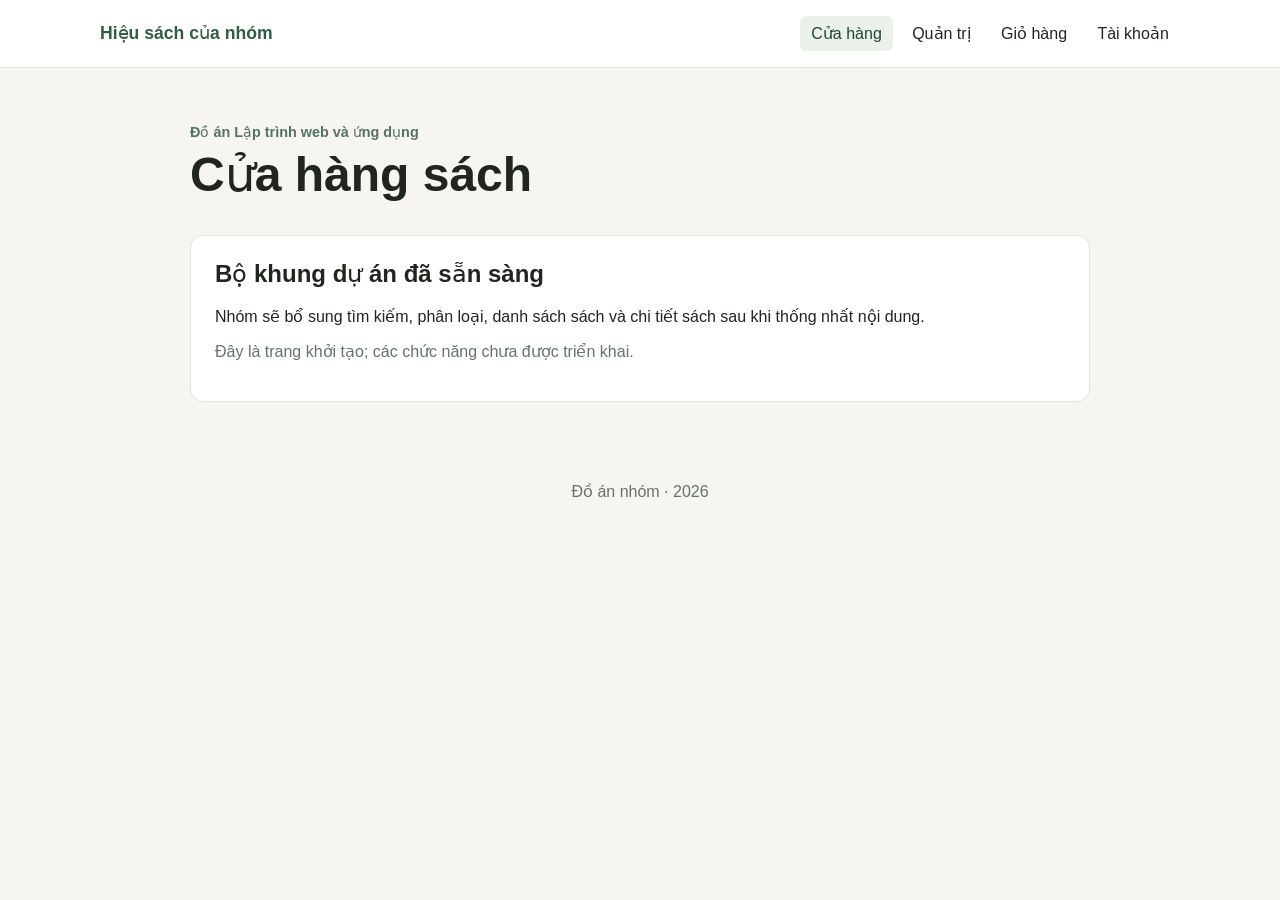
==== index.html @ b9d971a7 "Add initial project structure and basic HTML files for the bookstore website" ====
<!doctype html>
<html lang="vi">
<head>
  <meta charset="utf-8">
  <meta name="viewport" content="width=device-width, initial-scale=1">
  <title>Cửa hàng sách</title>
  <link rel="stylesheet" href="css/styles.css">
  <script src="js/app.js" defer></script>
</head>
<body>
  <header class="site-header">
    <a class="brand" href="index.html">Hiệu sách của nhóm</a>
    <nav aria-label="Điều hướng chính">
      <a href="index.html" aria-current="page">Cửa hàng</a>
      <a href="admin.html">Quản trị</a>
      <a href="cart.html">Giỏ hàng</a>
      <a href="account.html">Tài khoản</a>
    </nav>
  </header>
  <main class="page">
    <p class="eyebrow">Đồ án Lập trình web và ứng dụng</p>
    <h1>Cửa hàng sách</h1>
    <section class="panel" aria-labelledby="start-title">
      <h2 id="start-title">Bộ khung dự án đã sẵn sàng</h2>
      <p>Nhóm sẽ bổ sung tìm kiếm, phân loại, danh sách sách và chi tiết sách sau khi thống nhất nội dung.</p>
      <p class="muted">Đây là trang khởi tạo; các chức năng chưa được triển khai.</p>
    </section>
  </main>
  <footer class="site-footer">Đồ án nhóm · <span data-current-year></span></footer>
</body>
</html>
---- css/styles.css ----
:root {
  color-scheme: light;
  font-family: "Segoe UI", Arial, sans-serif;
  color: #20251f;
  background: #f6f5f0;
  font-synthesis: none;
  text-rendering: optimizeLegibility;
}

* {
  box-sizing: border-box;
}

body {
  min-width: 320px;
  min-height: 100vh;
  margin: 0;
}

a {
  color: inherit;
}

.site-header {
  display: flex;
  flex-wrap: wrap;
  align-items: center;
  justify-content: space-between;
  gap: 1rem;
  padding: 1rem max(1.25rem, calc((100% - 1080px) / 2));
  background: #fff;
  border-bottom: 1px solid #e5e3da;
}

.brand {
  color: #345b45;
  font-size: 1.1rem;
  font-weight: 700;
  text-decoration: none;
}

nav {
  display: flex;
  flex-wrap: wrap;
  gap: 0.5rem;
}

nav a {
  padding: 0.5rem 0.7rem;
  border-radius: 0.4rem;
  text-decoration: none;
}

nav a:hover,
nav a[aria-current="page"] {
  color: #234531;
  background: #eaf1eb;
}

.page {
  width: min(100% - 2rem, 900px);
  margin: 3.5rem auto;
}

.eyebrow {
  margin-bottom: 0.4rem;
  color: #557361;
  font-size: 0.9rem;
  font-weight: 600;
}

h1 {
  margin-top: 0;
  font-size: clamp(2rem, 5vw, 3rem);
}

.panel {
  padding: 1.5rem;
  border: 1px solid #e5e3da;
  border-radius: 0.8rem;
  background: #fff;
}

.panel h2 {
  margin-top: 0;
}

.muted {
  color: #68716b;
}

.site-footer {
  padding: 1.5rem;
  color: #68716b;
  text-align: center;
}
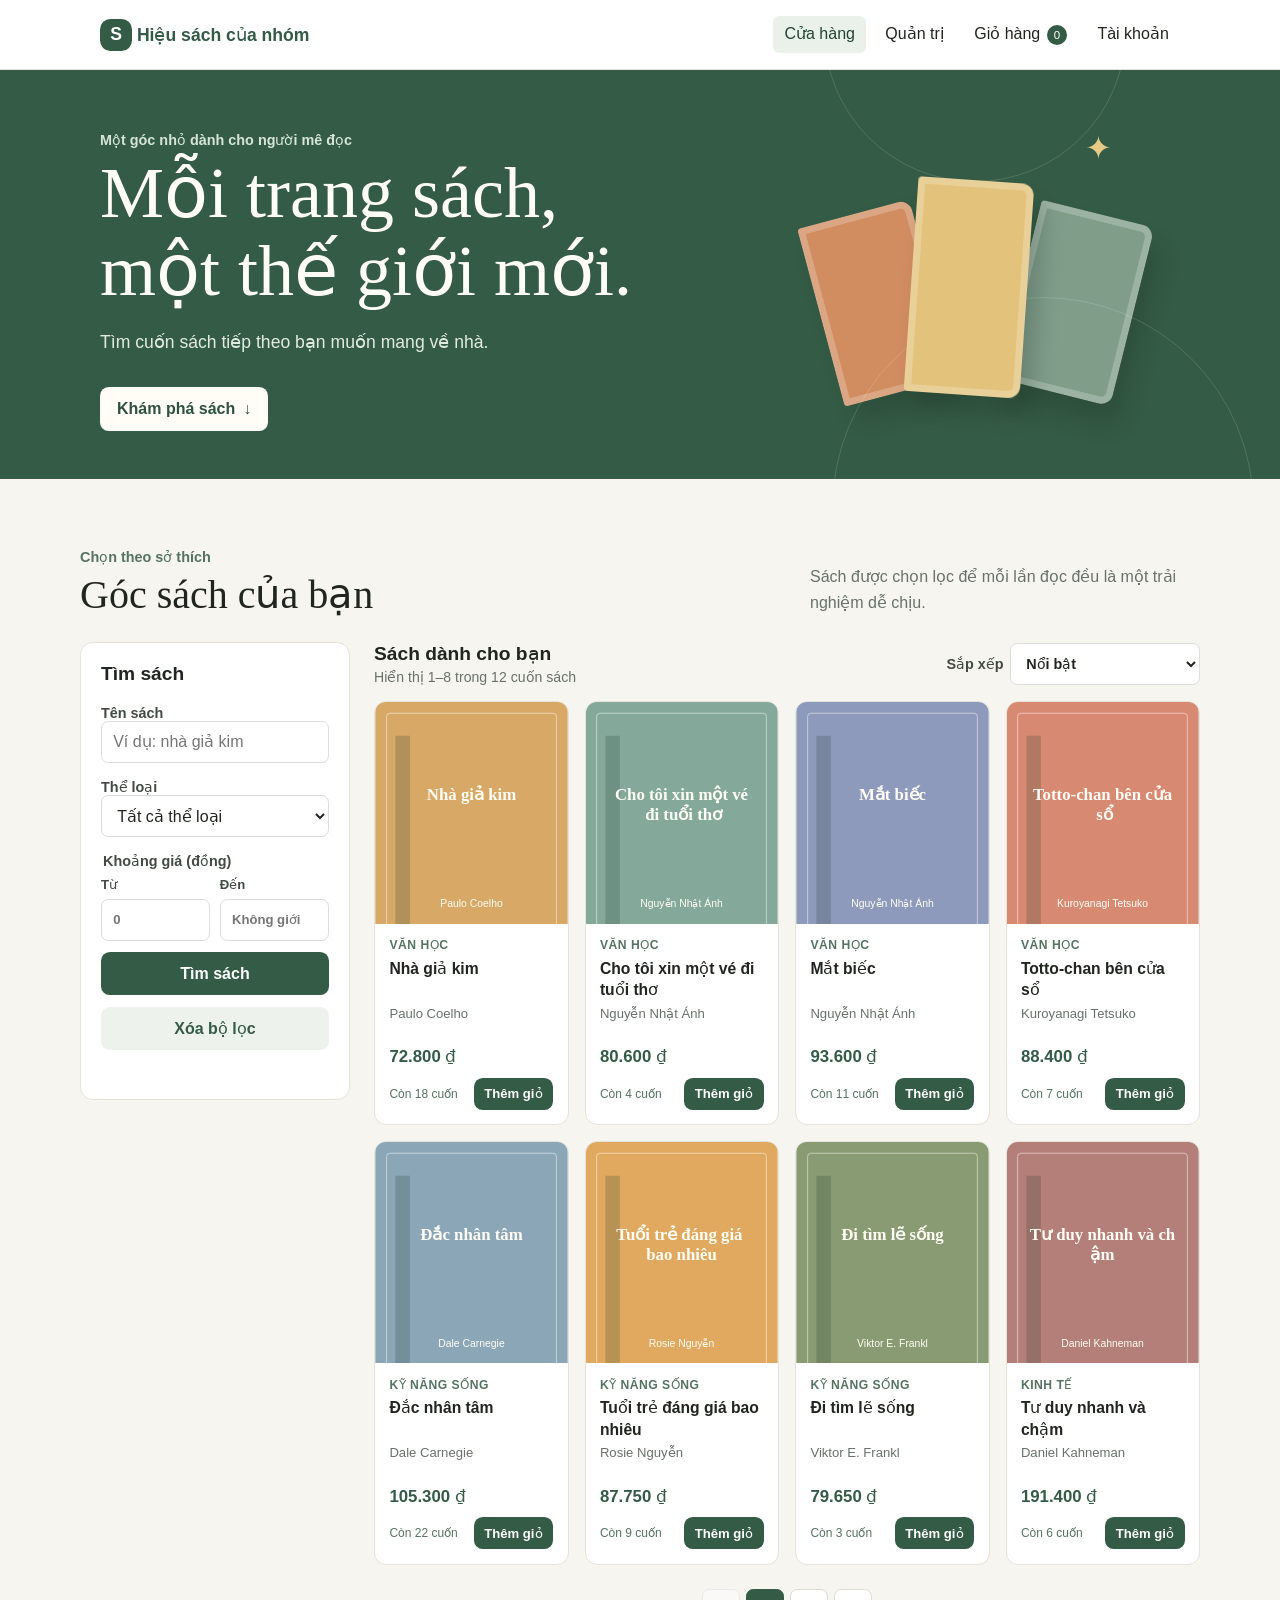
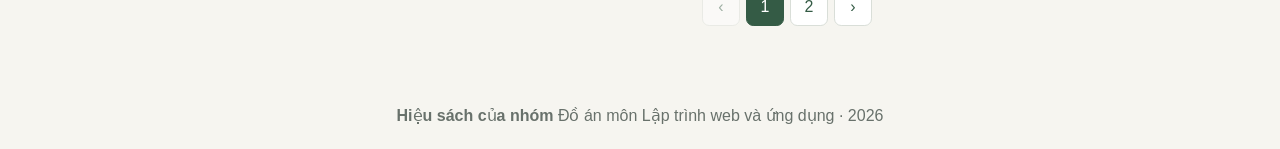
==== commit f608f9dc: "feat: Add bookstore data and storage management - Implemented initial data structure for categories " ====
--- a/index.html
+++ b/index.html
@@ -3,29 +3,111 @@
 <head>
   <meta charset="utf-8">
   <meta name="viewport" content="width=device-width, initial-scale=1">
-  <title>Cửa hàng sách</title>
+  <meta name="description" content="Khám phá sách hay, tìm theo thể loại và chọn cuốn sách phù hợp tại hiệu sách của nhóm.">
+  <title>Cửa hàng sách | Hiệu sách của nhóm</title>
   <link rel="stylesheet" href="css/styles.css">
+  <script src="js/data.js" defer></script>
+  <script src="js/storage.js" defer></script>
   <script src="js/app.js" defer></script>
+  <script src="js/storefront.js" defer></script>
 </head>
 <body>
   <header class="site-header">
-    <a class="brand" href="index.html">Hiệu sách của nhóm</a>
+    <a class="brand" href="index.html"><span class="brand-mark" aria-hidden="true">S</span> Hiệu sách của nhóm</a>
     <nav aria-label="Điều hướng chính">
       <a href="index.html" aria-current="page">Cửa hàng</a>
       <a href="admin.html">Quản trị</a>
-      <a href="cart.html">Giỏ hàng</a>
+      <a href="cart.html">Giỏ hàng <span class="cart-count" data-cart-count>0</span></a>
       <a href="account.html">Tài khoản</a>
     </nav>
   </header>
-  <main class="page">
-    <p class="eyebrow">Đồ án Lập trình web và ứng dụng</p>
-    <h1>Cửa hàng sách</h1>
-    <section class="panel" aria-labelledby="start-title">
-      <h2 id="start-title">Bộ khung dự án đã sẵn sàng</h2>
-      <p>Nhóm sẽ bổ sung tìm kiếm, phân loại, danh sách sách và chi tiết sách sau khi thống nhất nội dung.</p>
-      <p class="muted">Đây là trang khởi tạo; các chức năng chưa được triển khai.</p>
+  <main>
+    <section class="store-hero">
+      <div class="store-hero__content">
+        <p class="eyebrow">Một góc nhỏ dành cho người mê đọc</p>
+        <h1>Mỗi trang sách,<br>một thế giới mới.</h1>
+        <p>Tìm cuốn sách tiếp theo bạn muốn mang về nhà.</p>
+        <a class="button button--light" href="#book-list">Khám phá sách <span aria-hidden="true">↓</span></a>
+      </div>
+      <div class="store-hero__art" aria-hidden="true">
+        <span class="hero-book hero-book--one"></span>
+        <span class="hero-book hero-book--two"></span>
+        <span class="hero-book hero-book--three"></span>
+        <span class="hero-spark">✦</span>
+      </div>
+    </section>
+
+    <section class="page store-content" id="book-list">
+      <div class="section-heading">
+        <div>
+          <p class="eyebrow">Chọn theo sở thích</p>
+          <h2>Góc sách của bạn</h2>
+        </div>
+        <p class="muted">Sách được chọn lọc để mỗi lần đọc đều là một trải nghiệm dễ chịu.</p>
+      </div>
+
+      <div class="catalog-layout">
+        <aside class="filter-panel panel" aria-labelledby="filter-title">
+          <h2 id="filter-title">Tìm sách</h2>
+          <form id="catalog-search">
+            <label for="search-name">Tên sách</label>
+            <input id="search-name" name="name" type="search" placeholder="Ví dụ: nhà giả kim">
+
+            <label for="search-category">Thể loại</label>
+            <select id="search-category" name="category">
+              <option value="">Tất cả thể loại</option>
+            </select>
+
+            <fieldset class="price-fields">
+              <legend>Khoảng giá (đồng)</legend>
+              <div class="price-fields__row">
+                <label for="price-min">Từ
+                  <input id="price-min" name="minPrice" type="number" min="0" step="1000" inputmode="numeric" placeholder="0">
+                </label>
+                <label for="price-max">Đến
+                  <input id="price-max" name="maxPrice" type="number" min="0" step="1000" inputmode="numeric" placeholder="Không giới hạn">
+                </label>
+              </div>
+            </fieldset>
+            <button class="button button--primary button--full" type="submit">Tìm sách</button>
+            <button class="button button--quiet button--full" id="clear-search" type="button">Xóa bộ lọc</button>
+            <p class="form-message" id="search-message" role="status" aria-live="polite"></p>
+          </form>
+        </aside>
+
+        <section class="catalog-results" aria-labelledby="results-title">
+          <div class="catalog-toolbar">
+            <div>
+              <h2 id="results-title">Sách dành cho bạn</h2>
+              <p class="muted" id="result-count" aria-live="polite"></p>
+            </div>
+            <label class="sort-control" for="sort-books">Sắp xếp
+              <select id="sort-books">
+                <option value="featured">Nổi bật</option>
+                <option value="price-asc">Giá thấp đến cao</option>
+                <option value="price-desc">Giá cao đến thấp</option>
+                <option value="title-asc">Tên A–Z</option>
+              </select>
+            </label>
+          </div>
+          <div class="book-grid" id="book-grid" aria-live="polite"></div>
+          <nav class="pagination" id="pagination" aria-label="Phân trang danh sách sách"></nav>
+          <p class="empty-state" id="empty-state" hidden>Không tìm thấy sách phù hợp. Hãy thử đổi từ khóa hoặc bộ lọc.</p>
+          <p class="form-message" id="catalog-error" role="alert" hidden></p>
+        </section>
+      </div>
     </section>
   </main>
-  <footer class="site-footer">Đồ án nhóm · <span data-current-year></span></footer>
+  <footer class="site-footer">
+    <strong>Hiệu sách của nhóm</strong>
+    <span>Đồ án môn Lập trình web và ứng dụng · <span data-current-year></span></span>
+  </footer>
+
+  <dialog class="book-dialog" id="book-dialog" aria-labelledby="dialog-title">
+    <form method="dialog" class="dialog-close-form">
+      <button class="dialog-close" aria-label="Đóng chi tiết sách">×</button>
+    </form>
+    <div id="book-details"></div>
+  </dialog>
 </body>
 </html>
--- a/css/styles.css
+++ b/css/styles.css
@@ -94,3 +94,863 @@
   color: #68716b;
   text-align: center;
 }
+
+.brand-mark {
+  display: inline-grid;
+  width: 2rem;
+  height: 2rem;
+  place-items: center;
+  border-radius: 0.65rem;
+  color: #fff;
+  background: #345b45;
+}
+
+.store-hero {
+  position: relative;
+  display: flex;
+  min-height: 390px;
+  overflow: hidden;
+  align-items: center;
+  justify-content: space-between;
+  padding: 3rem max(1.25rem, calc((100% - 1080px) / 2));
+  color: #fffdf5;
+  background: #345b45;
+}
+
+.store-hero::before,
+.store-hero::after {
+  position: absolute;
+  width: 300px;
+  height: 300px;
+  border: 1px solid rgb(255 255 255 / 14%);
+  border-radius: 50%;
+  content: "";
+}
+
+.store-hero::before {
+  top: -190px;
+  right: 12%;
+}
+
+.store-hero::after {
+  right: 2%;
+  bottom: -240px;
+  width: 420px;
+  height: 420px;
+}
+
+.store-hero__content {
+  z-index: 1;
+  max-width: 560px;
+}
+
+.store-hero .eyebrow {
+  color: #d7e5d7;
+}
+
+.store-hero h1 {
+  margin-bottom: 1rem;
+  font-family: Georgia, "Times New Roman", serif;
+  font-size: clamp(2.6rem, 6vw, 4.5rem);
+  font-weight: 500;
+  line-height: 1.08;
+}
+
+.store-hero__content > p:not(.eyebrow) {
+  max-width: 430px;
+  color: #e3ebe1;
+  font-size: 1.1rem;
+  line-height: 1.7;
+}
+
+.button {
+  display: inline-flex;
+  min-height: 2.7rem;
+  align-items: center;
+  justify-content: center;
+  gap: 0.5rem;
+  padding: 0.65rem 1rem;
+  border: 1px solid transparent;
+  border-radius: 0.55rem;
+  font: inherit;
+  font-weight: 650;
+  text-decoration: none;
+  cursor: pointer;
+  transition: background-color 140ms ease, transform 140ms ease;
+}
+
+.button:hover:not(:disabled) {
+  transform: translateY(-1px);
+}
+
+.button:focus-visible,
+input:focus-visible,
+select:focus-visible,
+textarea:focus-visible,
+.text-button:focus-visible,
+.book-card__cover:focus-visible,
+.pagination__button:focus-visible {
+  outline: 3px solid #d6a64f;
+  outline-offset: 2px;
+}
+
+.button:disabled {
+  cursor: not-allowed;
+  opacity: 0.55;
+}
+
+.button--light {
+  margin-top: 0.75rem;
+  color: #2e523d;
+  background: #fffdf5;
+}
+
+.button--primary {
+  color: #fff;
+  background: #345b45;
+}
+
+.button--primary:hover:not(:disabled) {
+  background: #284936;
+}
+
+.button--quiet {
+  color: #345b45;
+  background: #edf2ed;
+}
+
+.button--danger {
+  color: #8d3434;
+  background: #fff0ef;
+}
+
+.button--small {
+  min-height: 2rem;
+  padding: 0.35rem 0.6rem;
+  font-size: 0.82rem;
+}
+
+.button--full {
+  width: 100%;
+  margin-top: 0.7rem;
+}
+
+.store-hero__art {
+  position: relative;
+  width: 330px;
+  height: 290px;
+  margin-right: 4%;
+}
+
+.hero-book {
+  position: absolute;
+  bottom: 24px;
+  display: block;
+  width: 116px;
+  height: 184px;
+  border: 7px solid rgb(255 255 255 / 22%);
+  border-radius: 4px 12px 12px 4px;
+  box-shadow: 12px 18px 22px rgb(22 37 27 / 22%);
+}
+
+.hero-book--one {
+  left: 12px;
+  transform: rotate(-15deg);
+  background: #d18d60;
+}
+
+.hero-book--two {
+  left: 104px;
+  z-index: 1;
+  height: 215px;
+  transform: rotate(4deg);
+  background: #e3c37c;
+}
+
+.hero-book--three {
+  right: 3px;
+  transform: rotate(14deg);
+  background: #809d8a;
+}
+
+.hero-spark {
+  position: absolute;
+  top: 0;
+  right: 25px;
+  color: #e8ca87;
+  font-size: 2rem;
+}
+
+.store-content {
+  width: min(100% - 2rem, 1120px);
+  margin: 3.5rem auto;
+}
+
+.section-heading {
+  display: flex;
+  align-items: end;
+  justify-content: space-between;
+  gap: 1.5rem;
+  margin-bottom: 1.5rem;
+}
+
+.section-heading h2 {
+  margin: 0;
+  font-family: Georgia, "Times New Roman", serif;
+  font-size: clamp(1.8rem, 4vw, 2.5rem);
+  font-weight: 500;
+}
+
+.section-heading > p {
+  max-width: 390px;
+  margin-bottom: 0.2rem;
+  line-height: 1.6;
+}
+
+.catalog-layout {
+  display: grid;
+  grid-template-columns: minmax(220px, 270px) minmax(0, 1fr);
+  align-items: start;
+  gap: 1.5rem;
+}
+
+.filter-panel {
+  position: sticky;
+  top: 1rem;
+  padding: 1.25rem;
+}
+
+.filter-panel h2 {
+  margin-bottom: 1.2rem;
+  font-size: 1.2rem;
+}
+
+.filter-panel label,
+.admin-form label,
+.sort-control {
+  display: grid;
+  gap: 0.4rem;
+  color: #414b44;
+  font-size: 0.9rem;
+  font-weight: 600;
+}
+
+.filter-panel input,
+.filter-panel select,
+.admin-form input,
+.admin-form select,
+.admin-form textarea,
+.sort-control select,
+.table-input {
+  width: 100%;
+  min-height: 2.65rem;
+  padding: 0.6rem 0.7rem;
+  border: 1px solid #d9ded8;
+  border-radius: 0.45rem;
+  color: #20251f;
+  background: #fff;
+  font: inherit;
+}
+
+.filter-panel form > label {
+  margin-top: 1rem;
+}
+
+.price-fields {
+  min-width: 0;
+  margin: 1rem 0 0;
+  padding: 0;
+  border: 0;
+}
+
+.price-fields legend {
+  margin-bottom: 0.5rem;
+  color: #414b44;
+  font-size: 0.9rem;
+  font-weight: 600;
+}
+
+.price-fields__row {
+  display: grid;
+  grid-template-columns: 1fr 1fr;
+  gap: 0.6rem;
+}
+
+.price-fields__row label {
+  font-size: 0.82rem;
+}
+
+.price-fields__row input {
+  min-width: 0;
+}
+
+.catalog-toolbar {
+  display: flex;
+  align-items: end;
+  justify-content: space-between;
+  gap: 1rem;
+  margin-bottom: 1rem;
+}
+
+.catalog-toolbar h2 {
+  margin: 0 0 0.25rem;
+  font-size: 1.2rem;
+}
+
+.catalog-toolbar .muted {
+  margin: 0;
+  font-size: 0.88rem;
+}
+
+.sort-control {
+  grid-template-columns: auto minmax(130px, 190px);
+  align-items: center;
+}
+
+.book-grid {
+  display: grid;
+  grid-template-columns: repeat(4, minmax(0, 1fr));
+  gap: 1rem;
+}
+
+.book-card {
+  min-width: 0;
+  overflow: hidden;
+  border: 1px solid #e5e3da;
+  border-radius: 0.75rem;
+  background: #fff;
+  transition: box-shadow 150ms ease, transform 150ms ease;
+}
+
+.book-card:hover {
+  transform: translateY(-3px);
+  box-shadow: 0 12px 28px rgb(32 37 31 / 9%);
+}
+
+.book-card__cover {
+  display: grid;
+  width: 100%;
+  aspect-ratio: 4 / 4.6;
+  place-items: center;
+  overflow: hidden;
+  padding: 0;
+  border: 0;
+  background: #e9eee8;
+  cursor: pointer;
+}
+
+.book-card__cover img {
+  width: 100%;
+  height: 100%;
+  object-fit: cover;
+}
+
+.book-cover-fallback {
+  display: grid;
+  width: 70%;
+  height: 82%;
+  place-items: center;
+  border-radius: 0.3rem 0.7rem 0.7rem 0.3rem;
+  color: #fff;
+  background: #345b45;
+  font-family: Georgia, serif;
+  font-size: 3rem;
+  box-shadow: 8px 8px 12px rgb(0 0 0 / 15%);
+}
+
+.book-card__body {
+  padding: 0.9rem;
+}
+
+.book-card__category {
+  margin: 0 0 0.35rem;
+  color: #557361;
+  font-size: 0.76rem;
+  font-weight: 700;
+  text-transform: uppercase;
+  letter-spacing: 0.04em;
+}
+
+.book-card h3 {
+  min-height: 2.7em;
+  margin: 0;
+  font-size: 0.98rem;
+  line-height: 1.35;
+}
+
+.text-button {
+  padding: 0;
+  border: 0;
+  color: #20251f;
+  background: transparent;
+  font: inherit;
+  font-weight: 700;
+  text-align: left;
+  cursor: pointer;
+}
+
+.text-button:hover {
+  color: #345b45;
+}
+
+.book-card__author {
+  min-height: 2.3em;
+  margin: 0.35rem 0;
+  color: #68716b;
+  font-size: 0.82rem;
+}
+
+.book-card__price {
+  margin: 0.65rem 0;
+  color: #345b45;
+  font-size: 1.05rem;
+  font-weight: 750;
+}
+
+.book-card__footer {
+  display: flex;
+  align-items: center;
+  justify-content: space-between;
+  gap: 0.4rem;
+}
+
+.stock-label {
+  color: #557361;
+  font-size: 0.75rem;
+}
+
+.stock-label--out {
+  color: #9c3d37;
+}
+
+.pagination {
+  display: flex;
+  justify-content: center;
+  gap: 0.4rem;
+  margin-top: 1.5rem;
+}
+
+.pagination__button {
+  min-width: 2.35rem;
+  min-height: 2.35rem;
+  padding: 0.4rem;
+  border: 1px solid #d9ded8;
+  border-radius: 0.45rem;
+  color: #345b45;
+  background: #fff;
+  font: inherit;
+  cursor: pointer;
+}
+
+.pagination__button:disabled {
+  opacity: 0.45;
+  cursor: not-allowed;
+}
+
+.pagination__button.is-current {
+  border-color: #345b45;
+  color: #fff;
+  background: #345b45;
+}
+
+.empty-state {
+  padding: 2rem;
+  border: 1px dashed #cbd4cb;
+  border-radius: 0.65rem;
+  color: #68716b;
+  background: #fff;
+  text-align: center;
+}
+
+.form-message {
+  min-height: 1.25rem;
+  margin: 0.6rem 0 0;
+  color: #345b45;
+  font-size: 0.88rem;
+}
+
+.form-message--error {
+  color: #a33e36;
+}
+
+.cart-count {
+  display: inline-grid;
+  min-width: 1.25rem;
+  height: 1.25rem;
+  place-items: center;
+  margin-left: 0.15rem;
+  padding: 0 0.25rem;
+  border-radius: 999px;
+  color: #fff;
+  background: #345b45;
+  font-size: 0.72rem;
+}
+
+.book-dialog {
+  width: min(780px, calc(100% - 2rem));
+  max-height: min(90vh, 760px);
+  padding: 1.5rem;
+  border: 0;
+  border-radius: 0.9rem;
+  color: #20251f;
+  background: #fff;
+  box-shadow: 0 24px 80px rgb(0 0 0 / 25%);
+}
+
+.book-dialog::backdrop {
+  background: rgb(22 30 24 / 60%);
+}
+
+.dialog-close-form {
+  display: flex;
+  justify-content: end;
+}
+
+.dialog-close {
+  width: 2rem;
+  height: 2rem;
+  border: 0;
+  border-radius: 50%;
+  color: #345b45;
+  background: #edf2ed;
+  font-size: 1.4rem;
+  cursor: pointer;
+}
+
+.book-detail {
+  display: grid;
+  grid-template-columns: minmax(190px, 0.8fr) minmax(0, 1.2fr);
+  gap: 1.5rem;
+  padding: 0.5rem 0 0;
+}
+
+.book-detail__image {
+  overflow: hidden;
+  align-self: start;
+  border-radius: 0.6rem;
+  background: #e9eee8;
+}
+
+.book-detail__image img {
+  display: block;
+  width: 100%;
+  height: auto;
+}
+
+.book-detail__content h2 {
+  margin: 0.2rem 0 0.5rem;
+  font-family: Georgia, "Times New Roman", serif;
+  font-size: 1.8rem;
+  font-weight: 500;
+}
+
+.book-detail__content > p:not(.eyebrow, .book-card__author, .book-card__price, .form-message) {
+  line-height: 1.65;
+}
+
+.book-specs {
+  margin: 1rem 0;
+  border-top: 1px solid #e5e3da;
+}
+
+.book-specs div {
+  display: grid;
+  grid-template-columns: 130px 1fr;
+  gap: 0.7rem;
+  padding: 0.5rem 0;
+  border-bottom: 1px solid #e5e3da;
+  font-size: 0.88rem;
+}
+
+.book-specs dt {
+  color: #68716b;
+}
+
+.book-specs dd {
+  margin: 0;
+  font-weight: 600;
+}
+
+.admin-catalog-mount {
+  margin-top: 1.5rem;
+}
+
+.admin-catalog {
+  padding: 1.5rem;
+}
+
+.section-heading--compact {
+  align-items: center;
+}
+
+.section-heading--compact h2 {
+  font-size: 1.8rem;
+}
+
+.admin-tabs {
+  display: flex;
+  flex-wrap: wrap;
+  gap: 0.4rem;
+  margin: 1rem 0;
+  padding-bottom: 0.7rem;
+  border-bottom: 1px solid #e5e3da;
+}
+
+.admin-tab {
+  padding: 0.65rem 0.9rem;
+  border: 0;
+  border-radius: 0.5rem;
+  color: #4c5b50;
+  background: #f2f4f0;
+  font: inherit;
+  font-weight: 650;
+  cursor: pointer;
+}
+
+.admin-tab.is-active {
+  color: #fff;
+  background: #345b45;
+}
+
+.admin-panel-heading h3 {
+  margin-bottom: 0.25rem;
+}
+
+.admin-panel-heading p {
+  margin-top: 0;
+  color: #68716b;
+  font-size: 0.9rem;
+}
+
+.admin-form {
+  margin: 1rem 0 1.4rem;
+  padding: 1rem;
+  border: 1px solid #e5e3da;
+  border-radius: 0.65rem;
+  background: #fafbf8;
+}
+
+.admin-form--inline {
+  display: flex;
+  flex-wrap: wrap;
+  align-items: end;
+  gap: 0.8rem;
+}
+
+.admin-form--inline > label {
+  flex: 1 1 190px;
+}
+
+.admin-form--grid {
+  display: grid;
+  grid-template-columns: repeat(2, minmax(0, 1fr));
+  gap: 0.8rem;
+}
+
+.admin-form__wide {
+  grid-column: 1 / -1;
+}
+
+.admin-form textarea {
+  resize: vertical;
+}
+
+.admin-form__actions {
+  display: flex;
+  flex-wrap: wrap;
+  align-items: end;
+  gap: 0.5rem;
+}
+
+.table-wrap {
+  max-width: 100%;
+  margin: 0.75rem 0 1.5rem;
+  overflow-x: auto;
+  border: 1px solid #e5e3da;
+  border-radius: 0.55rem;
+  background: #fff;
+}
+
+.data-table {
+  width: 100%;
+  border-collapse: collapse;
+  text-align: left;
+}
+
+.data-table th,
+.data-table td {
+  min-width: 90px;
+  padding: 0.7rem;
+  border-bottom: 1px solid #e8e9e4;
+  vertical-align: middle;
+}
+
+.data-table th {
+  color: #4c5b50;
+  background: #f3f5f1;
+  font-size: 0.82rem;
+  white-space: nowrap;
+}
+
+.data-table td {
+  font-size: 0.88rem;
+}
+
+.data-table tbody tr:last-child td {
+  border-bottom: 0;
+}
+
+.table-actions {
+  display: flex;
+  flex-wrap: wrap;
+  gap: 0.35rem;
+}
+
+.table-book {
+  display: flex;
+  min-width: 190px;
+  align-items: center;
+  gap: 0.6rem;
+}
+
+.table-book img {
+  width: 42px;
+  height: 54px;
+  border-radius: 0.2rem;
+  object-fit: cover;
+}
+
+.table-book small {
+  display: block;
+  margin-top: 0.25rem;
+  color: #68716b;
+}
+
+.status-pill,
+.stock-alert {
+  display: inline-block;
+  padding: 0.25rem 0.45rem;
+  border-radius: 999px;
+  color: #345b45;
+  background: #eaf1eb;
+  font-size: 0.75rem;
+  white-space: nowrap;
+}
+
+.stock-alert {
+  color: #8a421f;
+  background: #fff1d9;
+}
+
+.table-input {
+  min-width: 95px;
+  min-height: 2.15rem;
+  padding: 0.4rem;
+}
+
+.image-preview img {
+  display: block;
+  max-width: 140px;
+  max-height: 180px;
+  border: 1px solid #e5e3da;
+  border-radius: 0.45rem;
+  object-fit: contain;
+}
+
+@media (max-width: 1000px) {
+  .book-grid {
+    grid-template-columns: repeat(3, minmax(0, 1fr));
+  }
+}
+
+@media (max-width: 720px) {
+  .store-hero {
+    min-height: 330px;
+  }
+
+  .store-hero__art {
+    position: absolute;
+    right: -80px;
+    bottom: -55px;
+    opacity: 0.35;
+  }
+
+  .store-hero__content {
+    max-width: 100%;
+  }
+
+  .catalog-layout {
+    grid-template-columns: 1fr;
+  }
+
+  .filter-panel {
+    position: static;
+  }
+
+  .book-grid {
+    grid-template-columns: repeat(2, minmax(0, 1fr));
+  }
+
+  .section-heading {
+    display: block;
+  }
+
+  .section-heading > p {
+    margin-top: 0.7rem;
+  }
+}
+
+@media (max-width: 480px) {
+  .site-header {
+    align-items: flex-start;
+  }
+
+  .site-header nav {
+    width: 100%;
+    gap: 0.15rem;
+  }
+
+  .site-header nav a {
+    padding: 0.45rem;
+    font-size: 0.88rem;
+  }
+
+  .catalog-toolbar {
+    align-items: start;
+    flex-direction: column;
+  }
+
+  .sort-control {
+    width: 100%;
+    grid-template-columns: auto 1fr;
+  }
+
+  .book-card__body {
+    padding: 0.7rem;
+  }
+
+  .book-card__footer {
+    align-items: flex-start;
+    flex-direction: column;
+  }
+
+  .book-detail {
+    grid-template-columns: 1fr;
+  }
+
+  .book-detail__image {
+    max-width: 230px;
+  }
+
+  .admin-catalog {
+    padding: 1rem;
+  }
+
+  .admin-form--grid {
+    grid-template-columns: 1fr;
+  }
+
+  .admin-form__wide {
+    grid-column: auto;
+  }
+}
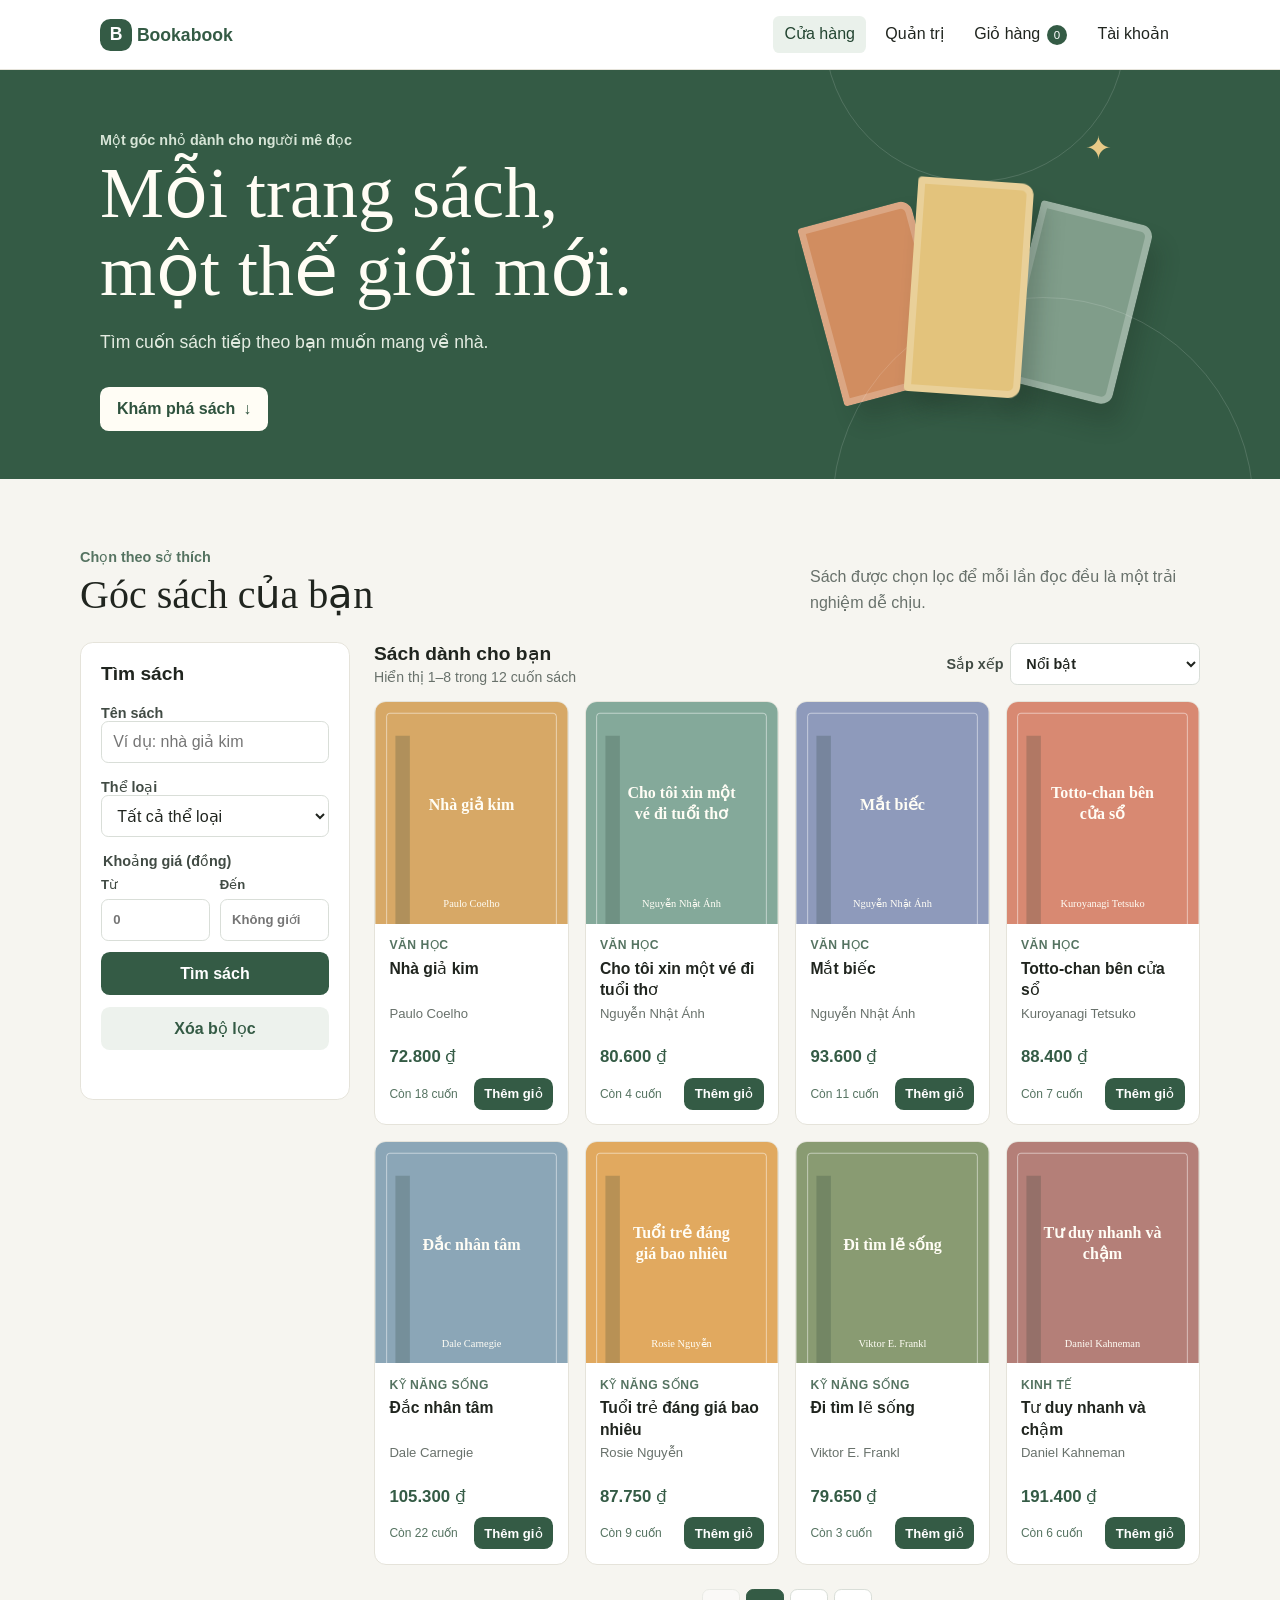
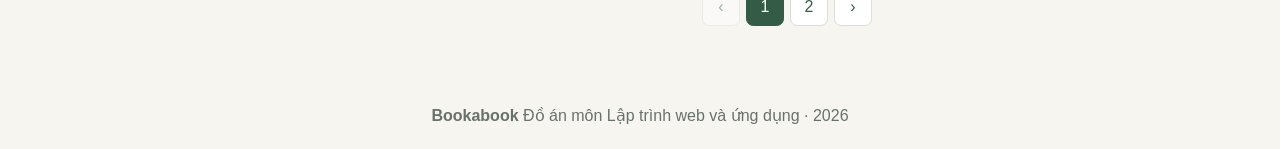
==== commit 4b8f35e9: "feat: Hoan thien website Bookabook, toi uu font chu, menu admin va thong tin Nhom 9" ====
--- a/index.html
+++ b/index.html
@@ -3,8 +3,8 @@
 <head>
   <meta charset="utf-8">
   <meta name="viewport" content="width=device-width, initial-scale=1">
-  <meta name="description" content="Khám phá sách hay, tìm theo thể loại và chọn cuốn sách phù hợp tại hiệu sách của nhóm.">
-  <title>Cửa hàng sách | Hiệu sách của nhóm</title>
+  <meta name="description" content="Khám phá sách hay, tìm theo thể loại và chọn cuốn sách phù hợp tại Bookabook.">
+  <title>Cửa hàng sách | Bookabook</title>
   <link rel="stylesheet" href="css/styles.css">
   <script src="js/data.js" defer></script>
   <script src="js/storage.js" defer></script>
@@ -13,7 +13,7 @@
 </head>
 <body>
   <header class="site-header">
-    <a class="brand" href="index.html"><span class="brand-mark" aria-hidden="true">S</span> Hiệu sách của nhóm</a>
+    <a class="brand" href="index.html"><span class="brand-mark" aria-hidden="true">B</span> Bookabook</a>
     <nav aria-label="Điều hướng chính">
       <a href="index.html" aria-current="page">Cửa hàng</a>
       <a href="admin.html">Quản trị</a>
@@ -99,7 +99,7 @@
     </section>
   </main>
   <footer class="site-footer">
-    <strong>Hiệu sách của nhóm</strong>
+    <strong>Bookabook</strong>
     <span>Đồ án môn Lập trình web và ứng dụng · <span data-current-year></span></span>
   </footer>
 
--- a/css/styles.css
+++ b/css/styles.css
@@ -1,4 +1,4 @@
-:root {
+﻿:root {
   color-scheme: light;
   font-family: "Segoe UI", Arial, sans-serif;
   color: #20251f;
@@ -150,7 +150,7 @@
 
 .store-hero h1 {
   margin-bottom: 1rem;
-  font-family: Georgia, "Times New Roman", serif;
+  font-family: Cambria, "Times New Roman", serif;
   font-size: clamp(2.6rem, 6vw, 4.5rem);
   font-weight: 500;
   line-height: 1.08;
@@ -296,7 +296,7 @@
 
 .section-heading h2 {
   margin: 0;
-  font-family: Georgia, "Times New Roman", serif;
+  font-family: Cambria, "Times New Roman", serif;
   font-size: clamp(1.8rem, 4vw, 2.5rem);
   font-weight: 500;
 }
@@ -453,7 +453,7 @@
   border-radius: 0.3rem 0.7rem 0.7rem 0.3rem;
   color: #fff;
   background: #345b45;
-  font-family: Georgia, serif;
+  font-family: Cambria, serif;
   font-size: 3rem;
   box-shadow: 8px 8px 12px rgb(0 0 0 / 15%);
 }
@@ -639,7 +639,7 @@
 
 .book-detail__content h2 {
   margin: 0.2rem 0 0.5rem;
-  font-family: Georgia, "Times New Roman", serif;
+  font-family: Cambria, "Times New Roman", serif;
   font-size: 1.8rem;
   font-weight: 500;
 }
@@ -954,3 +954,814 @@
     grid-column: auto;
   }
 }
+
+.admin-login {
+  max-width: 520px;
+}
+
+.admin-shell {
+  display: grid;
+  grid-template-columns: 220px minmax(0, 1fr);
+  gap: 1rem;
+  align-items: start;
+}
+
+.admin-nav {
+  display: flex;
+  flex-direction: column;
+  gap: 0.55rem;
+}
+
+.admin-nav h2 {
+  margin-bottom: 0.25rem;
+}
+
+.admin-nav .admin-tab {
+  width: 100%;
+  text-align: left;
+}
+
+.admin-nav .admin-tab.active {
+  color: #234531;
+  background: #eaf1eb;
+  font-weight: 700;
+}
+
+.admin-content {
+  min-width: 0;
+}
+
+.form-grid {
+  display: grid;
+  gap: 1rem;
+}
+
+.form-grid label,
+.admin-toolbar label {
+  display: grid;
+  gap: 0.35rem;
+  color: #3b463f;
+  font-weight: 600;
+}
+
+.form-grid input,
+.form-grid select,
+.admin-toolbar input,
+.admin-toolbar select {
+  width: 100%;
+  min-height: 42px;
+  border: 1px solid #d5d9d5;
+  border-radius: 0.45rem;
+  padding: 0.6rem 0.7rem;
+  font: inherit;
+  background: #fff;
+}
+
+.button.primary {
+  border-color: #345b45;
+  color: #fff;
+  background: #345b45;
+}
+
+.button.primary:hover:not(:disabled) {
+  border-color: #234531;
+  background: #234531;
+}
+
+.button.danger,
+.button.danger:hover {
+  border-color: #c96d69;
+  color: #8a302c;
+  background: #fff7f6;
+}
+
+.button.small {
+  min-height: 34px;
+  padding: 0.35rem 0.55rem;
+  font-size: 0.85rem;
+}
+
+.admin-toolbar {
+  display: flex;
+  flex-wrap: wrap;
+  align-items: end;
+  gap: 0.75rem;
+  margin-bottom: 1rem;
+}
+
+.admin-toolbar > input[type="search"] {
+  flex: 1;
+  min-width: 220px;
+}
+
+table {
+  width: 100%;
+  border-collapse: collapse;
+  font-size: 0.92rem;
+}
+
+th,
+td {
+  border-bottom: 1px solid #ebece7;
+  padding: 0.75rem 0.55rem;
+  text-align: left;
+  vertical-align: middle;
+}
+
+th {
+  color: #5d685f;
+  background: #f7f8f5;
+}
+
+.table-actions {
+  min-width: 180px;
+}
+
+.status {
+  display: inline-block;
+  border-radius: 999px;
+  padding: 0.25rem 0.55rem;
+  font-size: 0.78rem;
+  font-weight: 700;
+}
+
+.status.active,
+.status.order-status-delivered {
+  color: #256338;
+  background: #e6f3e9;
+}
+
+.status.locked,
+.status.order-status-cancelled {
+  color: #a03a35;
+  background: #fbeae8;
+}
+
+.status.draft,
+.status.order-status-new {
+  color: #805e1d;
+  background: #fff4d6;
+}
+
+.status.order-status-processed {
+  color: #315c86;
+  background: #e7f0f7;
+}
+
+.admin-message {
+  margin-bottom: 1rem;
+  border-left: 4px solid #528267;
+  border-radius: 0.45rem;
+  padding: 0.75rem 1rem;
+  background: #edf6ef;
+}
+
+.admin-message.error {
+  border-left-color: #bd554f;
+  background: #fff0ee;
+}
+
+.editor-box {
+  margin-top: 1rem;
+  border: 1px solid #dde2dc;
+  border-radius: 0.65rem;
+  padding: 1rem;
+  background: #fbfcfa;
+}
+
+.form-actions {
+  display: flex;
+  flex-wrap: wrap;
+  gap: 0.75rem;
+}
+
+@media (max-width: 760px) {
+  .admin-shell {
+    grid-template-columns: 1fr;
+  }
+
+  .admin-nav {
+    display: grid;
+    grid-template-columns: repeat(2, minmax(0, 1fr));
+  }
+
+  .admin-nav h2,
+  .admin-nav #admin-reset-demo {
+    grid-column: 1 / -1;
+  }
+}
+
+.account-page {
+  width: min(100% - 2rem, 1080px);
+  margin: 2rem auto 4rem;
+}
+
+.account-page [hidden] {
+  display: none !important;
+}
+
+.account-hero {
+  position: relative;
+  display: flex;
+  min-height: 235px;
+  align-items: center;
+  justify-content: space-between;
+  overflow: hidden;
+  border-radius: 1rem;
+  padding: 2.5rem 3rem;
+  color: #fff;
+  background: linear-gradient(112deg, #274a37 0%, #456f52 68%, #6f8d68 100%);
+  box-shadow: 0 16px 38px rgb(34 67 47 / 14%);
+}
+
+.account-hero > div:first-child {
+  position: relative;
+  z-index: 1;
+}
+
+.account-hero .eyebrow {
+  color: #d7e5d7;
+}
+
+.account-hero h1 {
+  margin: 0;
+  font-size: clamp(2.1rem, 5vw, 3.2rem);
+  letter-spacing: -0.035em;
+}
+
+.account-hero p:last-child {
+  max-width: 490px;
+  margin: 0.75rem 0 0;
+  color: #e3ebe1;
+  line-height: 1.65;
+}
+
+.account-hero__art {
+  position: absolute;
+  top: 0;
+  right: 4rem;
+  width: 250px;
+  height: 100%;
+  opacity: 0.8;
+}
+
+.account-hero__book {
+  position: absolute;
+  bottom: -27px;
+  width: 105px;
+  height: 170px;
+  border: 5px solid rgb(255 255 255 / 27%);
+  border-radius: 7px 12px 12px 7px;
+  box-shadow: inset 12px 0 rgb(255 255 255 / 12%), 0 15px 25px rgb(18 38 24 / 25%);
+}
+
+.account-hero__book--one {
+  right: 92px;
+  background: #dca35f;
+  transform: rotate(-13deg);
+}
+
+.account-hero__book--two {
+  right: 23px;
+  bottom: -14px;
+  height: 145px;
+  background: #b6c8a9;
+  transform: rotate(12deg);
+}
+
+.account-hero__spark {
+  position: absolute;
+  top: 37px;
+  right: 20px;
+  color: #f2d89e;
+  font-size: 2.4rem;
+}
+
+.account-alert {
+  margin: 1.25rem 0;
+  border-left: 4px solid #bd554f;
+  border-radius: 0.45rem;
+  padding: 0.8rem 1rem;
+  color: #812f2a;
+  background: #fff0ee;
+}
+
+.account-auth {
+  max-width: 700px;
+  margin: 2rem auto 0;
+  padding: clamp(1.25rem, 4vw, 2.5rem);
+  box-shadow: 0 10px 32px rgb(33 46 37 / 5%);
+}
+
+.account-section-heading {
+  display: flex;
+  align-items: center;
+  justify-content: space-between;
+  gap: 1rem;
+}
+
+.account-section-heading h2 {
+  margin: 0;
+  font-size: clamp(1.3rem, 3vw, 1.65rem);
+  letter-spacing: -0.02em;
+}
+
+.account-section-heading .eyebrow {
+  margin: 0 0 0.35rem;
+  font-size: 0.8rem;
+  letter-spacing: 0.045em;
+  text-transform: uppercase;
+}
+
+.account-lock,
+.account-section-icon {
+  display: grid;
+  width: 2.8rem;
+  height: 2.8rem;
+  flex: 0 0 auto;
+  place-items: center;
+  border-radius: 0.8rem;
+  color: #345b45;
+  background: #edf3ed;
+  font-size: 1.4rem;
+}
+
+.account-auth__tabs {
+  display: grid;
+  grid-template-columns: 1fr 1fr;
+  gap: 0.35rem;
+  margin: 1.5rem 0 1.25rem;
+  border-radius: 0.7rem;
+  padding: 0.3rem;
+  background: #f3f4f0;
+}
+
+.account-auth__tab {
+  min-height: 2.7rem;
+  border: 0;
+  border-radius: 0.5rem;
+  color: #68716b;
+  background: transparent;
+  font: inherit;
+  font-weight: 650;
+  cursor: pointer;
+}
+
+.account-auth__tab.is-active {
+  color: #294b36;
+  background: #fff;
+  box-shadow: 0 2px 6px rgb(32 37 31 / 8%);
+}
+
+.account-auth__tab:focus-visible,
+.account-orders__shop:focus-visible,
+.account-order summary:focus-visible {
+  outline: 3px solid #d6a64f;
+  outline-offset: 2px;
+}
+
+.account-form {
+  display: grid;
+  gap: 0.55rem;
+}
+
+.account-form label {
+  display: grid;
+  gap: 0.35rem;
+  color: #3b463f;
+  font-size: 0.92rem;
+  font-weight: 650;
+}
+
+.account-form input {
+  width: 100%;
+  min-height: 2.8rem;
+  border: 1px solid #d9ddd7;
+  border-radius: 0.55rem;
+  padding: 0.65rem 0.8rem;
+  color: #20251f;
+  background: #fff;
+  font: inherit;
+  font-weight: 400;
+}
+
+.account-form input::placeholder {
+  color: #9aa19b;
+}
+
+.account-form .button {
+  margin-top: 0.45rem;
+}
+
+.account-form__grid {
+  display: grid;
+  grid-template-columns: repeat(2, minmax(0, 1fr));
+  gap: 0.9rem 1rem;
+}
+
+.account-form__wide {
+  grid-column: 1 / -1;
+}
+
+.account-message {
+  min-height: 0;
+  margin: 0;
+  color: #68716b;
+  font-size: 0.9rem;
+}
+
+.account-message:empty {
+  display: none;
+}
+
+.account-message.is-error {
+  margin: 0 0 0.7rem;
+  border-radius: 0.45rem;
+  padding: 0.65rem 0.8rem;
+  color: #8d3434;
+  background: #fff0ef;
+}
+
+.account-message.is-success {
+  margin: 0 0 0.7rem;
+  border-radius: 0.45rem;
+  padding: 0.65rem 0.8rem;
+  color: #2f6840;
+  background: #edf6ef;
+}
+
+.account-demo {
+  display: flex;
+  flex-wrap: wrap;
+  gap: 0.5rem 1.2rem;
+  margin-top: 1.5rem;
+  border: 1px dashed #d8dfd7;
+  border-radius: 0.65rem;
+  padding: 0.8rem 1rem;
+  color: #58625a;
+  font-size: 0.88rem;
+}
+
+.account-demo strong {
+  width: 100%;
+  color: #345b45;
+}
+
+.account-demo code {
+  color: #273f30;
+  font-family: "Segoe UI", Arial, sans-serif;
+  font-weight: 650;
+}
+
+.account-disclaimer {
+  margin: 0.75rem 0 0;
+  color: #7a827c;
+  font-size: 0.78rem;
+  text-align: center;
+}
+
+.account-dashboard {
+  display: grid;
+  gap: 1rem;
+  margin-top: 1.5rem;
+}
+
+.account-welcome {
+  display: flex;
+  align-items: center;
+  justify-content: space-between;
+  gap: 1.25rem;
+  padding: 1.5rem;
+}
+
+.account-welcome__identity {
+  display: flex;
+  align-items: center;
+  gap: 1rem;
+  min-width: 0;
+}
+
+.account-avatar {
+  display: grid;
+  width: 3.7rem;
+  height: 3.7rem;
+  flex: 0 0 auto;
+  place-items: center;
+  border: 4px solid #fff;
+  border-radius: 1.2rem;
+  color: #fff;
+  background: linear-gradient(145deg, #345b45, #77916e);
+  box-shadow: 0 0 0 1px #dce5dc;
+  font-size: 1.5rem;
+  font-weight: 750;
+}
+
+.account-welcome h2 {
+  margin: 0;
+  font-size: clamp(1.15rem, 3vw, 1.55rem);
+}
+
+.account-welcome .eyebrow {
+  margin: 0 0 0.25rem;
+}
+
+.account-welcome .muted {
+  margin: 0.35rem 0 0;
+}
+
+.account-stats {
+  display: grid;
+  grid-template-columns: repeat(2, minmax(0, 1fr));
+  gap: 1rem;
+}
+
+.account-stat {
+  display: grid;
+  grid-template-columns: auto 1fr;
+  grid-template-rows: auto auto;
+  align-items: center;
+  column-gap: 0.8rem;
+  padding: 1rem 1.25rem;
+}
+
+.account-stat__icon {
+  display: grid;
+  width: 2.6rem;
+  height: 2.6rem;
+  grid-row: 1 / 3;
+  place-items: center;
+  border-radius: 0.8rem;
+  color: #345b45;
+  background: #edf3ed;
+  font-size: 1.2rem;
+}
+
+.account-stat__icon--gold {
+  color: #9a6f2b;
+  background: #fbf3e4;
+}
+
+.account-stat__label {
+  color: #68716b;
+  font-size: 0.83rem;
+}
+
+.account-stat strong {
+  color: #25382c;
+  font-size: 1.1rem;
+}
+
+.account-columns {
+  display: grid;
+  grid-template-columns: minmax(270px, 0.8fr) minmax(0, 1.2fr);
+  gap: 1rem;
+  align-items: start;
+}
+
+.account-profile,
+.account-orders {
+  min-width: 0;
+  padding: 1.5rem;
+}
+
+.account-profile .account-form {
+  margin-top: 1.2rem;
+}
+
+.account-orders__shop {
+  flex: 0 0 auto;
+  color: #345b45;
+  font-size: 0.9rem;
+  font-weight: 650;
+  text-decoration: none;
+}
+
+.account-orders__shop:hover {
+  text-decoration: underline;
+}
+
+.account-order-list {
+  display: grid;
+  gap: 0.8rem;
+  margin-top: 1.2rem;
+}
+
+.account-order {
+  border: 1px solid #e5e8e2;
+  border-radius: 0.7rem;
+  padding: 1rem;
+  background: #fff;
+}
+
+.account-order__header {
+  display: grid;
+  grid-template-columns: 1fr 1fr auto;
+  gap: 0.7rem;
+  align-items: center;
+  padding-bottom: 0.85rem;
+  border-bottom: 1px solid #edf0eb;
+}
+
+.account-order__header > div {
+  display: grid;
+  gap: 0.2rem;
+}
+
+.account-order__caption {
+  color: #778078;
+  font-size: 0.74rem;
+}
+
+.account-order__header strong {
+  font-size: 0.88rem;
+}
+
+.account-order__status {
+  border-radius: 999px;
+  padding: 0.3rem 0.6rem;
+  font-size: 0.75rem;
+  font-weight: 700;
+  white-space: nowrap;
+}
+
+.account-order__status--new {
+  color: #805e1d;
+  background: #fff4d6;
+}
+
+.account-order__status--processed {
+  color: #315c86;
+  background: #e7f0f7;
+}
+
+.account-order__status--delivered {
+  color: #256338;
+  background: #e6f3e9;
+}
+
+.account-order__status--cancelled {
+  color: #a03a35;
+  background: #fbeae8;
+}
+
+.account-order__status--other {
+  color: #59645b;
+  background: #f0f2ef;
+}
+
+.account-order__items {
+  display: grid;
+  gap: 0.55rem;
+  margin: 0;
+  padding: 0.85rem 0;
+  list-style: none;
+}
+
+.account-order__items li,
+.account-order__footer {
+  display: flex;
+  justify-content: space-between;
+  gap: 0.75rem;
+  align-items: baseline;
+  font-size: 0.85rem;
+}
+
+.account-order__items li > span {
+  min-width: 0;
+}
+
+.account-order__items li > strong,
+.account-order__footer > strong {
+  flex: 0 0 auto;
+}
+
+.account-order__quantity {
+  color: #79817b;
+}
+
+.account-order__footer {
+  border-top: 1px solid #edf0eb;
+  padding-top: 0.8rem;
+  color: #68716b;
+}
+
+.account-order__footer strong {
+  color: #345b45;
+}
+
+.account-order__address {
+  margin: 0.65rem 0 0;
+  color: #778078;
+  font-size: 0.78rem;
+}
+
+.account-empty {
+  display: grid;
+  justify-items: center;
+  gap: 0.4rem;
+  border: 1px dashed #dfe4dd;
+  border-radius: 0.75rem;
+  padding: 2rem 1rem;
+  text-align: center;
+}
+
+.account-empty__icon {
+  display: grid;
+  width: 3rem;
+  height: 3rem;
+  place-items: center;
+  border-radius: 1rem;
+  color: #345b45;
+  background: #edf3ed;
+  font-size: 1.4rem;
+}
+
+.account-empty strong {
+  margin-top: 0.4rem;
+}
+
+.account-empty p {
+  margin: 0 0 0.5rem;
+  color: #68716b;
+  font-size: 0.88rem;
+}
+
+@media (max-width: 820px) {
+  .account-columns {
+    grid-template-columns: 1fr;
+  }
+}
+
+@media (max-width: 600px) {
+  .account-page {
+    margin-top: 1rem;
+  }
+
+  .account-hero {
+    min-height: 215px;
+    padding: 1.7rem 1.4rem;
+  }
+
+  .account-hero__art {
+    right: -80px;
+    opacity: 0.38;
+  }
+
+  .account-auth {
+    margin-top: 1rem;
+  }
+
+  .account-form__grid,
+  .account-stats {
+    grid-template-columns: 1fr;
+  }
+
+  .account-form__wide {
+    grid-column: auto;
+  }
+
+  .account-welcome {
+    align-items: flex-start;
+    flex-direction: column;
+  }
+
+  .account-order__header {
+    grid-template-columns: 1fr 1fr;
+  }
+
+  .account-order__status {
+    grid-column: 1 / -1;
+    justify-self: start;
+  }
+
+  .account-profile,
+  .account-orders {
+    padding: 1.15rem;
+  }
+}
+
+@media (max-width: 420px) {
+  .account-order__items li,
+  .account-order__footer {
+    align-items: flex-start;
+    flex-direction: column;
+    gap: 0.25rem;
+  }
+
+  .account-orders .account-section-heading {
+    align-items: flex-start;
+    flex-direction: column;
+  }
+}
+
+/* Gộp thanh điều hướng Admin thống nhất */
+.admin-content .admin-catalog {
+  border: none;
+  padding: 0;
+  box-shadow: none;
+  background: transparent;
+}
+
+.admin-content .admin-catalog > .admin-tabs {
+  display: none;
+}
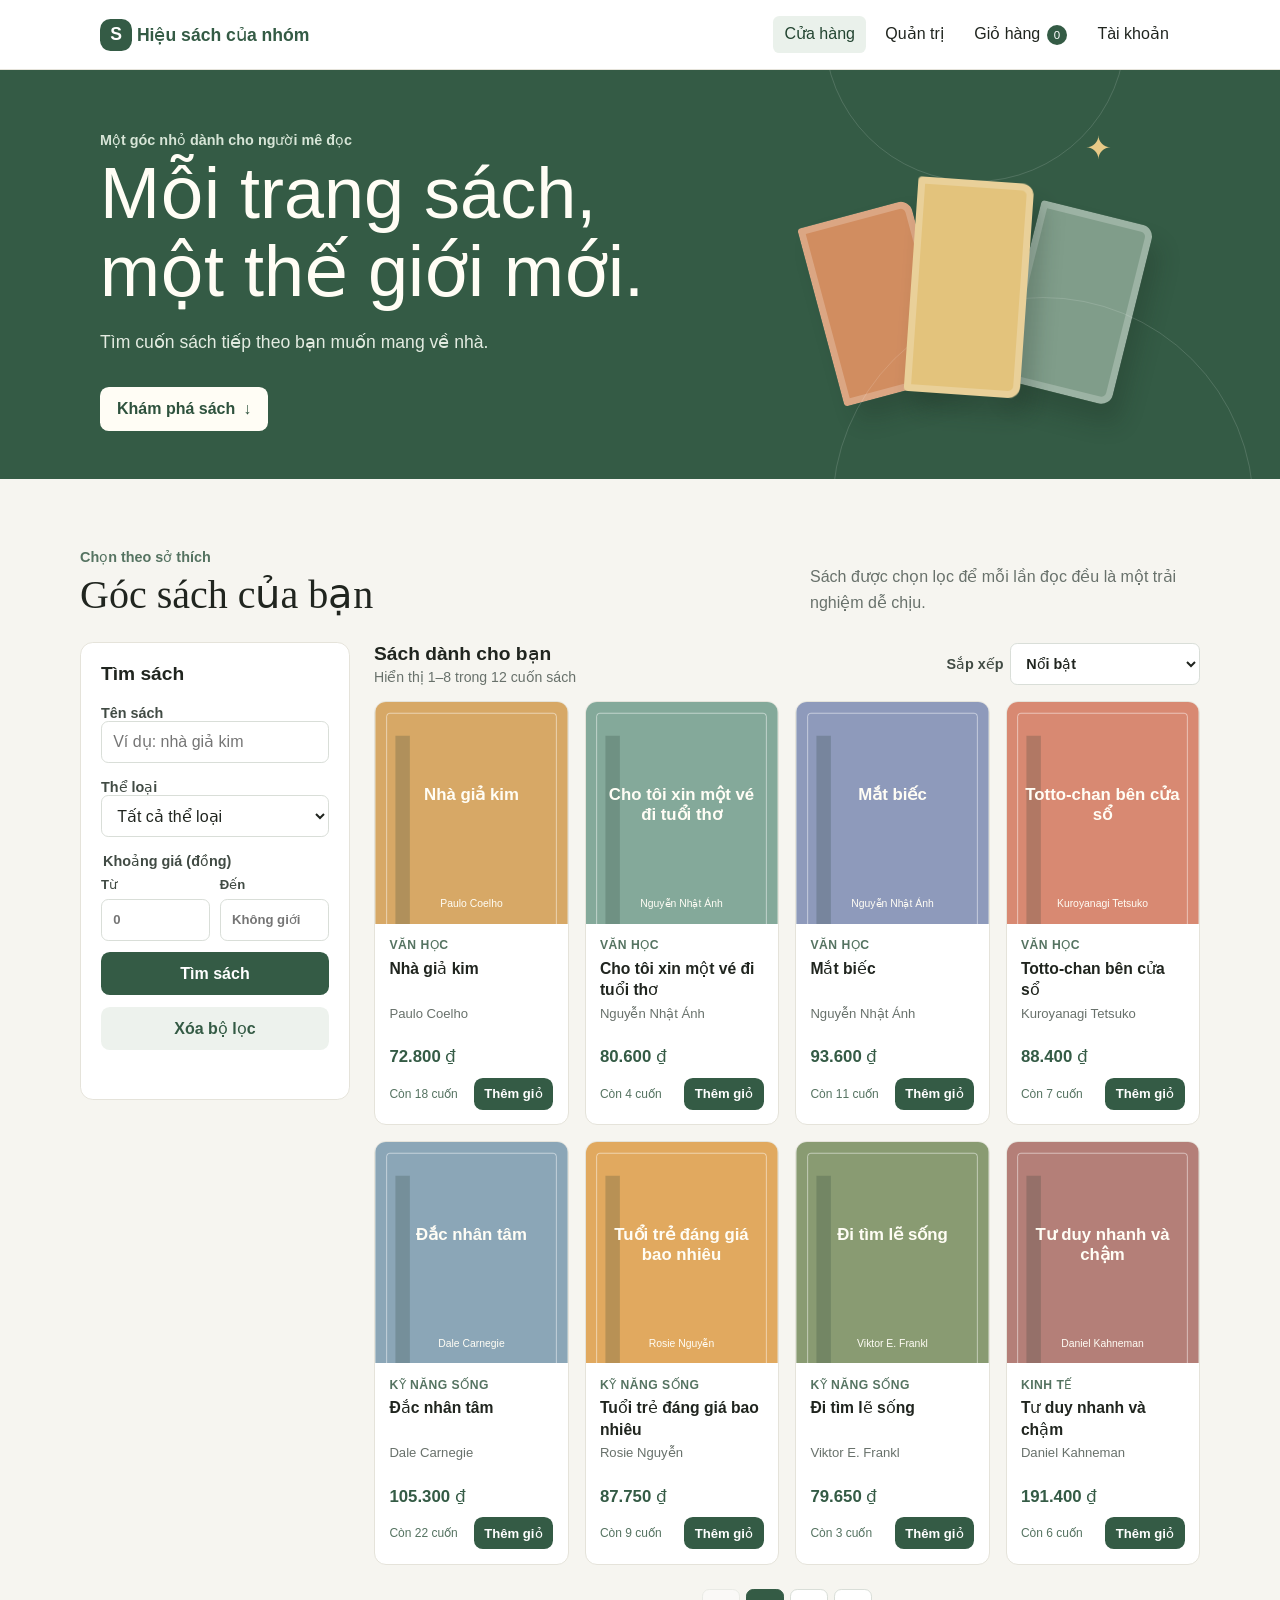
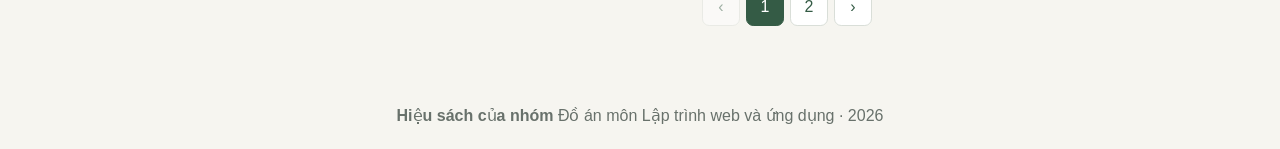
==== commit f854bebc: "them điều kiên phần account(sdt)" ====
--- a/index.html
+++ b/index.html
@@ -1,10 +1,12 @@
 <!doctype html>
+<!-- Trang cửa hàng; dùng css/styles.css và js/data.js, js/storage.js, js/app.js, js/storefront.js.
+     Liên kết đến admin.html, cart.html và account.html. -->
 <html lang="vi">
 <head>
   <meta charset="utf-8">
   <meta name="viewport" content="width=device-width, initial-scale=1">
-  <meta name="description" content="Khám phá sách hay, tìm theo thể loại và chọn cuốn sách phù hợp tại Bookabook.">
-  <title>Cửa hàng sách | Bookabook</title>
+  <meta name="description" content="Khám phá sách hay, tìm theo thể loại và chọn cuốn sách phù hợp tại hiệu sách của nhóm.">
+  <title>Cửa hàng sách | Hiệu sách của nhóm</title>
   <link rel="stylesheet" href="css/styles.css">
   <script src="js/data.js" defer></script>
   <script src="js/storage.js" defer></script>
@@ -13,7 +15,7 @@
 </head>
 <body>
   <header class="site-header">
-    <a class="brand" href="index.html"><span class="brand-mark" aria-hidden="true">B</span> Bookabook</a>
+    <a class="brand" href="index.html"><span class="brand-mark" aria-hidden="true">S</span> Hiệu sách của nhóm</a>
     <nav aria-label="Điều hướng chính">
       <a href="index.html" aria-current="page">Cửa hàng</a>
       <a href="admin.html">Quản trị</a>
@@ -99,7 +101,7 @@
     </section>
   </main>
   <footer class="site-footer">
-    <strong>Bookabook</strong>
+    <strong>Hiệu sách của nhóm</strong>
     <span>Đồ án môn Lập trình web và ứng dụng · <span data-current-year></span></span>
   </footer>
 
--- a/css/styles.css
+++ b/css/styles.css
@@ -1,4 +1,6 @@
-﻿:root {
+﻿/* Giao diện và thành phần dùng chung cho index.html, account.html, cart.html, admin.html.
+   cart.html nạp thêm css/cart.css cho kiểu riêng của giỏ hàng. */
+:root {
   color-scheme: light;
   font-family: "Segoe UI", Arial, sans-serif;
   color: #20251f;
@@ -22,6 +24,9 @@
 }
 
 .site-header {
+  position: sticky;
+  top: 0;
+  z-index: 100;
   display: flex;
   flex-wrap: wrap;
   align-items: center;
@@ -150,7 +155,6 @@
 
 .store-hero h1 {
   margin-bottom: 1rem;
-  font-family: Cambria, "Times New Roman", serif;
   font-size: clamp(2.6rem, 6vw, 4.5rem);
   font-weight: 500;
   line-height: 1.08;
@@ -296,7 +300,7 @@
 
 .section-heading h2 {
   margin: 0;
-  font-family: Cambria, "Times New Roman", serif;
+  font-family: Georgia, "Times New Roman", serif;
   font-size: clamp(1.8rem, 4vw, 2.5rem);
   font-weight: 500;
 }
@@ -453,7 +457,7 @@
   border-radius: 0.3rem 0.7rem 0.7rem 0.3rem;
   color: #fff;
   background: #345b45;
-  font-family: Cambria, serif;
+  font-family: Georgia, serif;
   font-size: 3rem;
   box-shadow: 8px 8px 12px rgb(0 0 0 / 15%);
 }
@@ -639,7 +643,6 @@
 
 .book-detail__content h2 {
   margin: 0.2rem 0 0.5rem;
-  font-family: Cambria, "Times New Roman", serif;
   font-size: 1.8rem;
   font-weight: 500;
 }
@@ -1753,15 +1756,3 @@
     flex-direction: column;
   }
 }
-
-/* Gộp thanh điều hướng Admin thống nhất */
-.admin-content .admin-catalog {
-  border: none;
-  padding: 0;
-  box-shadow: none;
-  background: transparent;
-}
-
-.admin-content .admin-catalog > .admin-tabs {
-  display: none;
-}
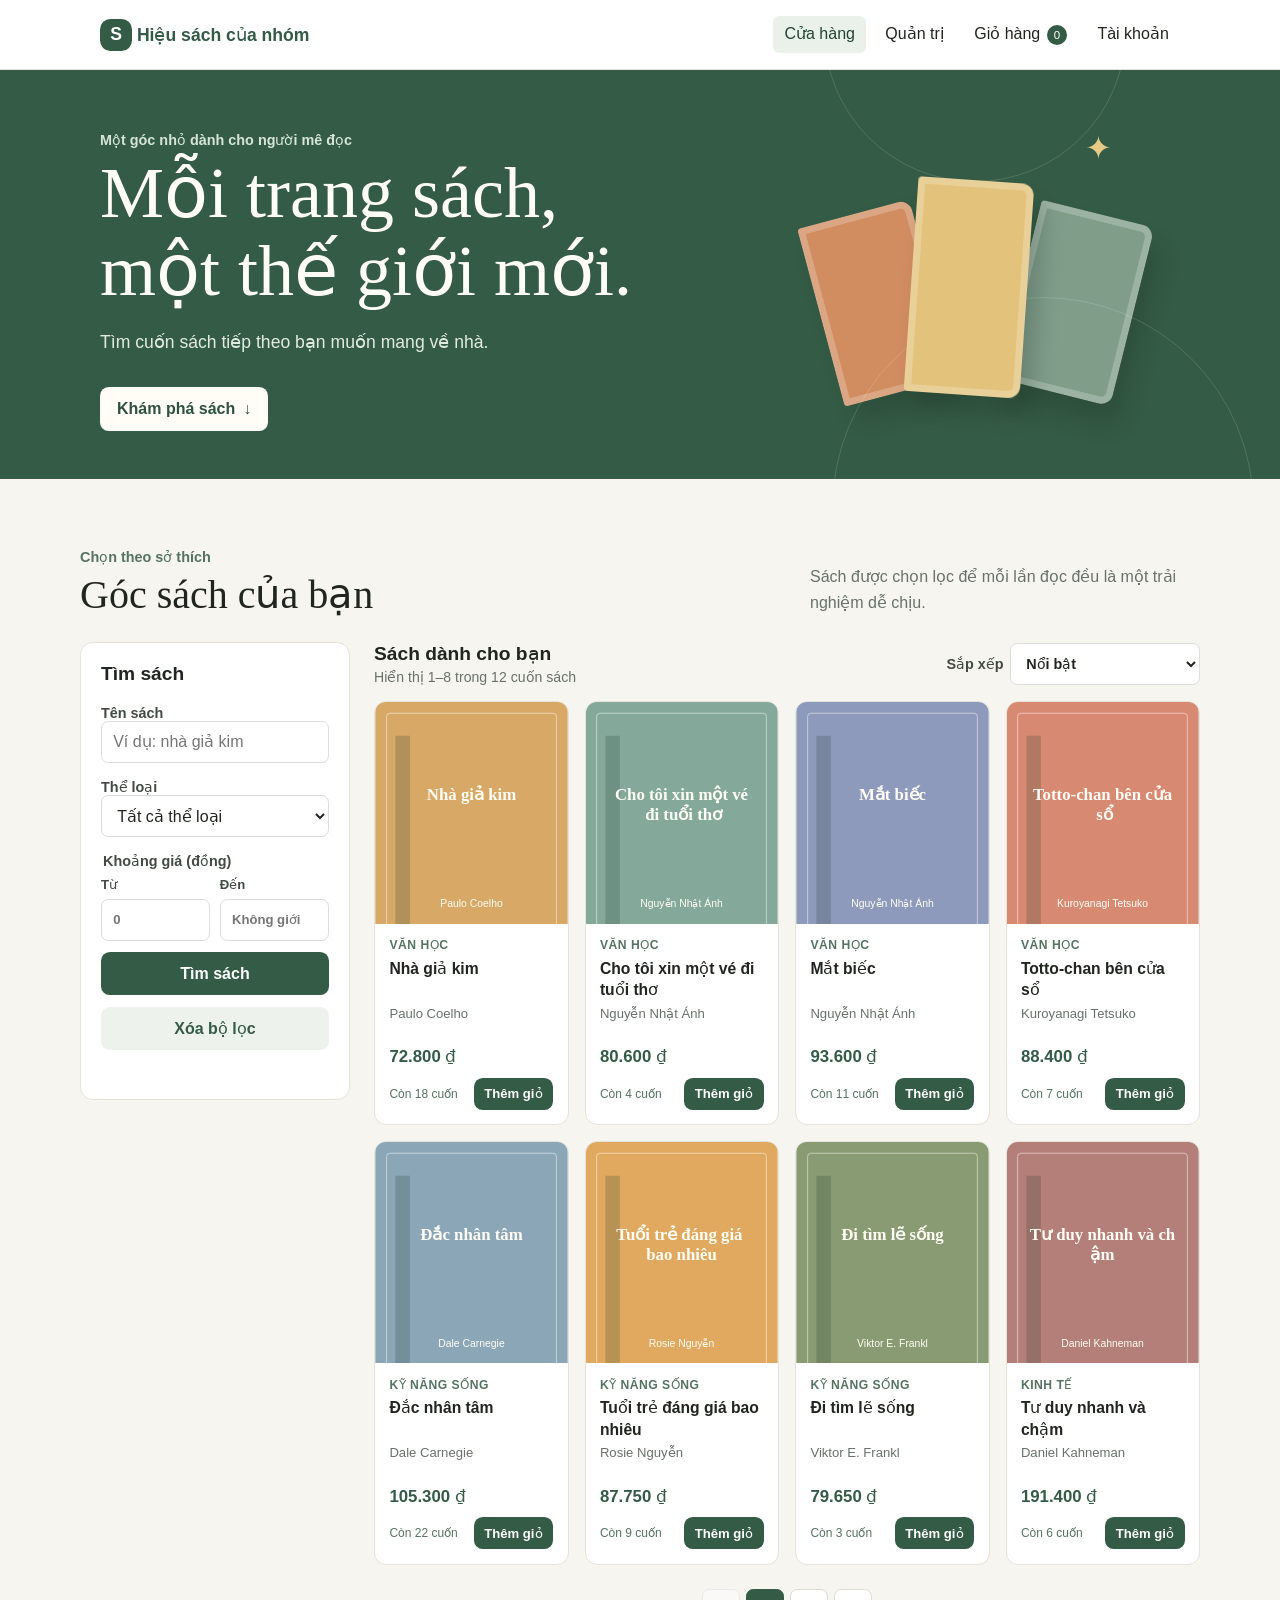
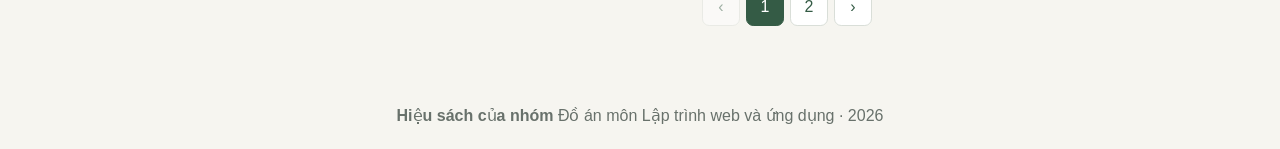
==== commit 19aee9b5: "Revert "them điều kiên phần account(sdt)" This reverts commit f854bebc82733781575e04bdbe1e02615357d4" ====
--- a/index.html
+++ b/index.html
@@ -1,6 +1,4 @@
 <!doctype html>
-<!-- Trang cửa hàng; dùng css/styles.css và js/data.js, js/storage.js, js/app.js, js/storefront.js.
-     Liên kết đến admin.html, cart.html và account.html. -->
 <html lang="vi">
 <head>
   <meta charset="utf-8">
--- a/css/styles.css
+++ b/css/styles.css
@@ -1,6 +1,4 @@
-﻿/* Giao diện và thành phần dùng chung cho index.html, account.html, cart.html, admin.html.
-   cart.html nạp thêm css/cart.css cho kiểu riêng của giỏ hàng. */
-:root {
+﻿:root {
   color-scheme: light;
   font-family: "Segoe UI", Arial, sans-serif;
   color: #20251f;
@@ -24,9 +22,6 @@
 }
 
 .site-header {
-  position: sticky;
-  top: 0;
-  z-index: 100;
   display: flex;
   flex-wrap: wrap;
   align-items: center;
@@ -155,6 +150,7 @@
 
 .store-hero h1 {
   margin-bottom: 1rem;
+  font-family: Georgia, "Times New Roman", serif;
   font-size: clamp(2.6rem, 6vw, 4.5rem);
   font-weight: 500;
   line-height: 1.08;
@@ -643,6 +639,7 @@
 
 .book-detail__content h2 {
   margin: 0.2rem 0 0.5rem;
+  font-family: Georgia, "Times New Roman", serif;
   font-size: 1.8rem;
   font-weight: 500;
 }
